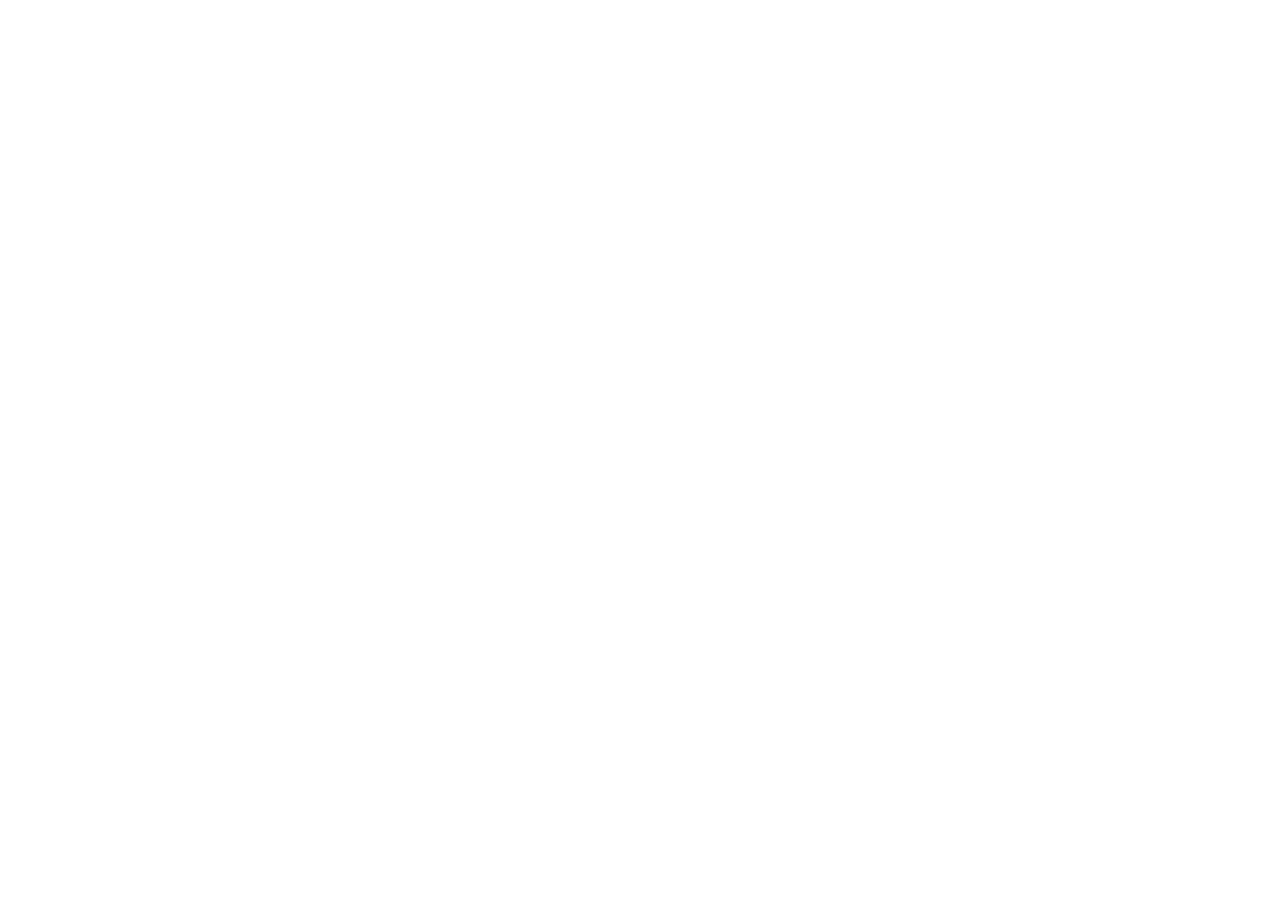
==== Pig-game/index.html @ 7dc50271 "26th Nov 2022 javascript progress" ====
<!DOCTYPE html>
<html lang="en">
<head>
    <meta charset="UTF-8">
    <meta http-equiv="X-UA-Compatible" content="IE=edge">
    <meta name="viewport" content="width=device-width, initial-scale=1.0">
    <title>Pig Game</title>
    <link rel="stylesheet" href="style.css">
</head>
<body>
    
    <script src="script.js"></script>
</body>
</html>
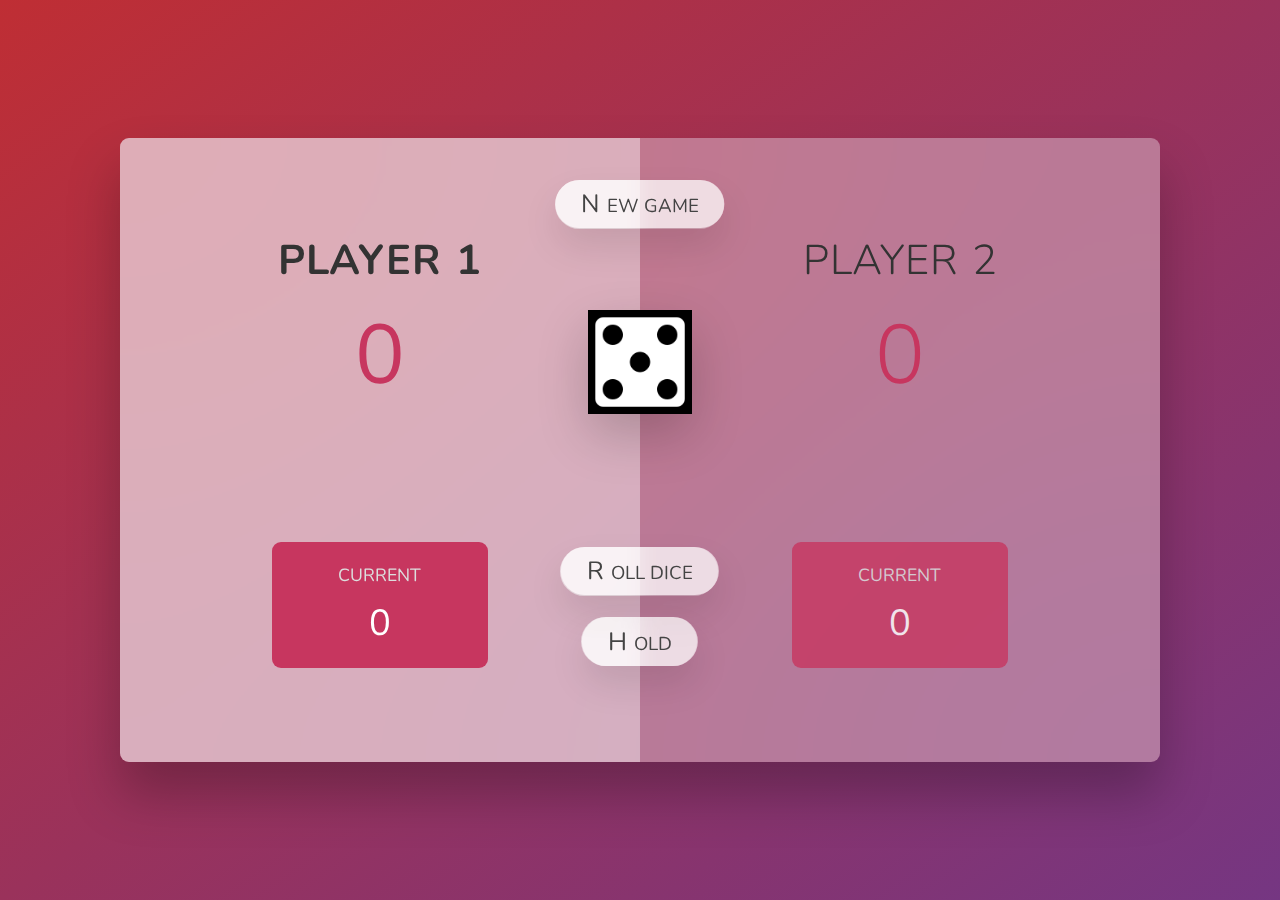
==== commit 37e9fd8f: "." ====
--- a/Pig-game/index.html
+++ b/Pig-game/index.html
@@ -1,14 +1,36 @@
 <!DOCTYPE html>
 <html lang="en">
-<head>
-    <meta charset="UTF-8">
-    <meta http-equiv="X-UA-Compatible" content="IE=edge">
-    <meta name="viewport" content="width=device-width, initial-scale=1.0">
+  <head>
+    <meta charset="UTF-8" />
+    <meta name="viewport" content="width=device-width, initial-scale=1.0" />
+    <meta http-equiv="X-UA-Compatible" content="ie=edge" />
+    <link rel="stylesheet" href="style.css" />
     <title>Pig Game</title>
-    <link rel="stylesheet" href="style.css">
-</head>
-<body>
-    
+  </head>
+  <body>
+    <main>
+      <section class="player player--0 player--active">
+        <h2 class="name" id="name--0">Player 1</h2>
+        <p class="score" id="score--0">43</p>
+        <div class="current">
+          <p class="current-label">Current</p>
+          <p class="current-score" id="current--0">0</p>
+        </div>
+      </section>
+      <section class="player player--1">
+        <h2 class="name" id="name--1">Player 2</h2>
+        <p class="score" id="score--1">24</p>
+        <div class="current">
+          <p class="current-label">Current</p>
+          <p class="current-score" id="current--1">0</p>
+        </div>
+      </section>
+
+      <img src="dice-six-faces-five.png" alt="Playing dice" class="dice" />
+      <button class="btn btn--new">New game</button>
+      <button class="btn btn--roll">Roll dice</button>
+      <button class="btn btn--hold">Hold</button>
+    </main>
     <script src="script.js"></script>
-</body>
-</html>+  </body>
+</html>
--- a/Pig-game/style.css
+++ b/Pig-game/style.css
@@ -0,0 +1,171 @@
+@import url('https://fonts.google.com/specimen/Rubik+Distressed');
+@import url('https://fonts.googleapis.com/css2?family=Nunito&display=swap');
+
+
+*{
+    margin:0;
+    padding:0;
+    box-sizing: inherit;
+}
+
+html{
+    font-size: 65%;
+    box-sizing: border-box;
+}
+
+
+body {
+    font-family: 'Nunito', sans-serif;
+    font-weight: 400;
+    height: 100vh;
+    color: #333;
+    background-image: linear-gradient(to top left, #753682 0%, #bf2e34 100%);
+    display: flex;
+    align-items: center;
+    justify-content: center;
+  }
+  
+  
+  main {
+    position: relative;
+    width: 100rem;
+    height: 60rem;
+    background-color: rgba(255, 255, 255, 0.35);
+    backdrop-filter: blur(200px);
+    filter: blur();
+    box-shadow: 0 3rem 5rem rgba(0, 0, 0, 0.25);
+    border-radius: 9px;
+    overflow: hidden;
+    display: flex;
+  }
+  
+  .player {
+    flex: 50%;
+    padding: 9rem;
+    display: flex;
+    flex-direction: column;
+    align-items: center;
+    transition: all 0.75s;
+  }
+  
+  /* ELEMENTS */
+  .name {
+    position: relative;
+    font-size: 4rem;
+    text-transform: uppercase;
+    letter-spacing: 1px;
+    word-spacing: 2px;
+    font-weight: 300;
+    margin-bottom: 1rem;
+  }
+  
+  .score {
+    font-size: 8rem;
+    font-weight: 300;
+    color: #c7365f;
+    margin-bottom: auto;
+  }
+  
+  .player--active {
+    background-color: rgba(255, 255, 255, 0.4);
+  }
+  .player--active .name {
+    font-weight: 700;
+  }
+  .player--active .score {
+    font-weight: 400;
+  }
+  
+  .player--active .current {
+    opacity: 1;
+  }
+  
+  .current {
+    background-color: #c7365f;
+    opacity: 0.8;
+    border-radius: 9px;
+    color: #fff;
+    width: 65%;
+    padding: 2rem;
+    text-align: center;
+    transition: all 0.75s;
+  }
+  
+  .current-label {
+    text-transform: uppercase;
+    margin-bottom: 1rem;
+    font-size: 1.7rem;
+    color: #ddd;
+  }
+  
+  .current-score {
+    font-size: 3.5rem;
+  }
+  
+  /* ABSOLUTE POSITIONED ELEMENTS */
+  .btn {
+    position: absolute;
+    left: 50%;
+    transform: translateX(-50%);
+    color: #444;
+    background: none;
+    border: none;
+    font-family: inherit;
+    font-size: 1.8rem;
+    text-transform: uppercase;
+    cursor: pointer;
+    font-weight: 400;
+    transition: all 0.2s;
+  
+    background-color: white;
+    background-color: rgba(255, 255, 255, 0.6);
+    backdrop-filter: blur(10px);
+  
+    padding: 0.7rem 2.5rem;
+    border-radius: 50rem;
+    box-shadow: 0 1.75rem 3.5rem rgba(0, 0, 0, 0.1);
+  }
+  
+  .btn::first-letter {
+    font-size: 2.4rem;
+    display: inline-block;
+    margin-right: 0.7rem;
+  }
+  
+  .btn--new {
+    top: 4rem;
+  }
+  .btn--roll {
+    top: 39.3rem;
+  }
+  .btn--hold {
+    top: 46.1rem;
+  }
+  
+  .btn:active {
+    transform: translate(-50%, 3px);
+    box-shadow: 0 1rem 2rem rgba(0, 0, 0, 0.15);
+  }
+  
+  .btn:focus {
+    outline: none;
+  }
+  
+  .dice {
+    position: absolute;
+    left: 50%;
+    top: 16.5rem;
+    transform: translateX(-50%);
+    height: 10rem;
+    box-shadow: 0 2rem 5rem rgba(0, 0, 0, 0.2);
+  }
+  
+  .player--winner {
+    background-color: #2f2f2f;
+  }
+  
+  .player--winner .name {
+    font-weight: 700;
+    color: #c7365f;
+  }
+  